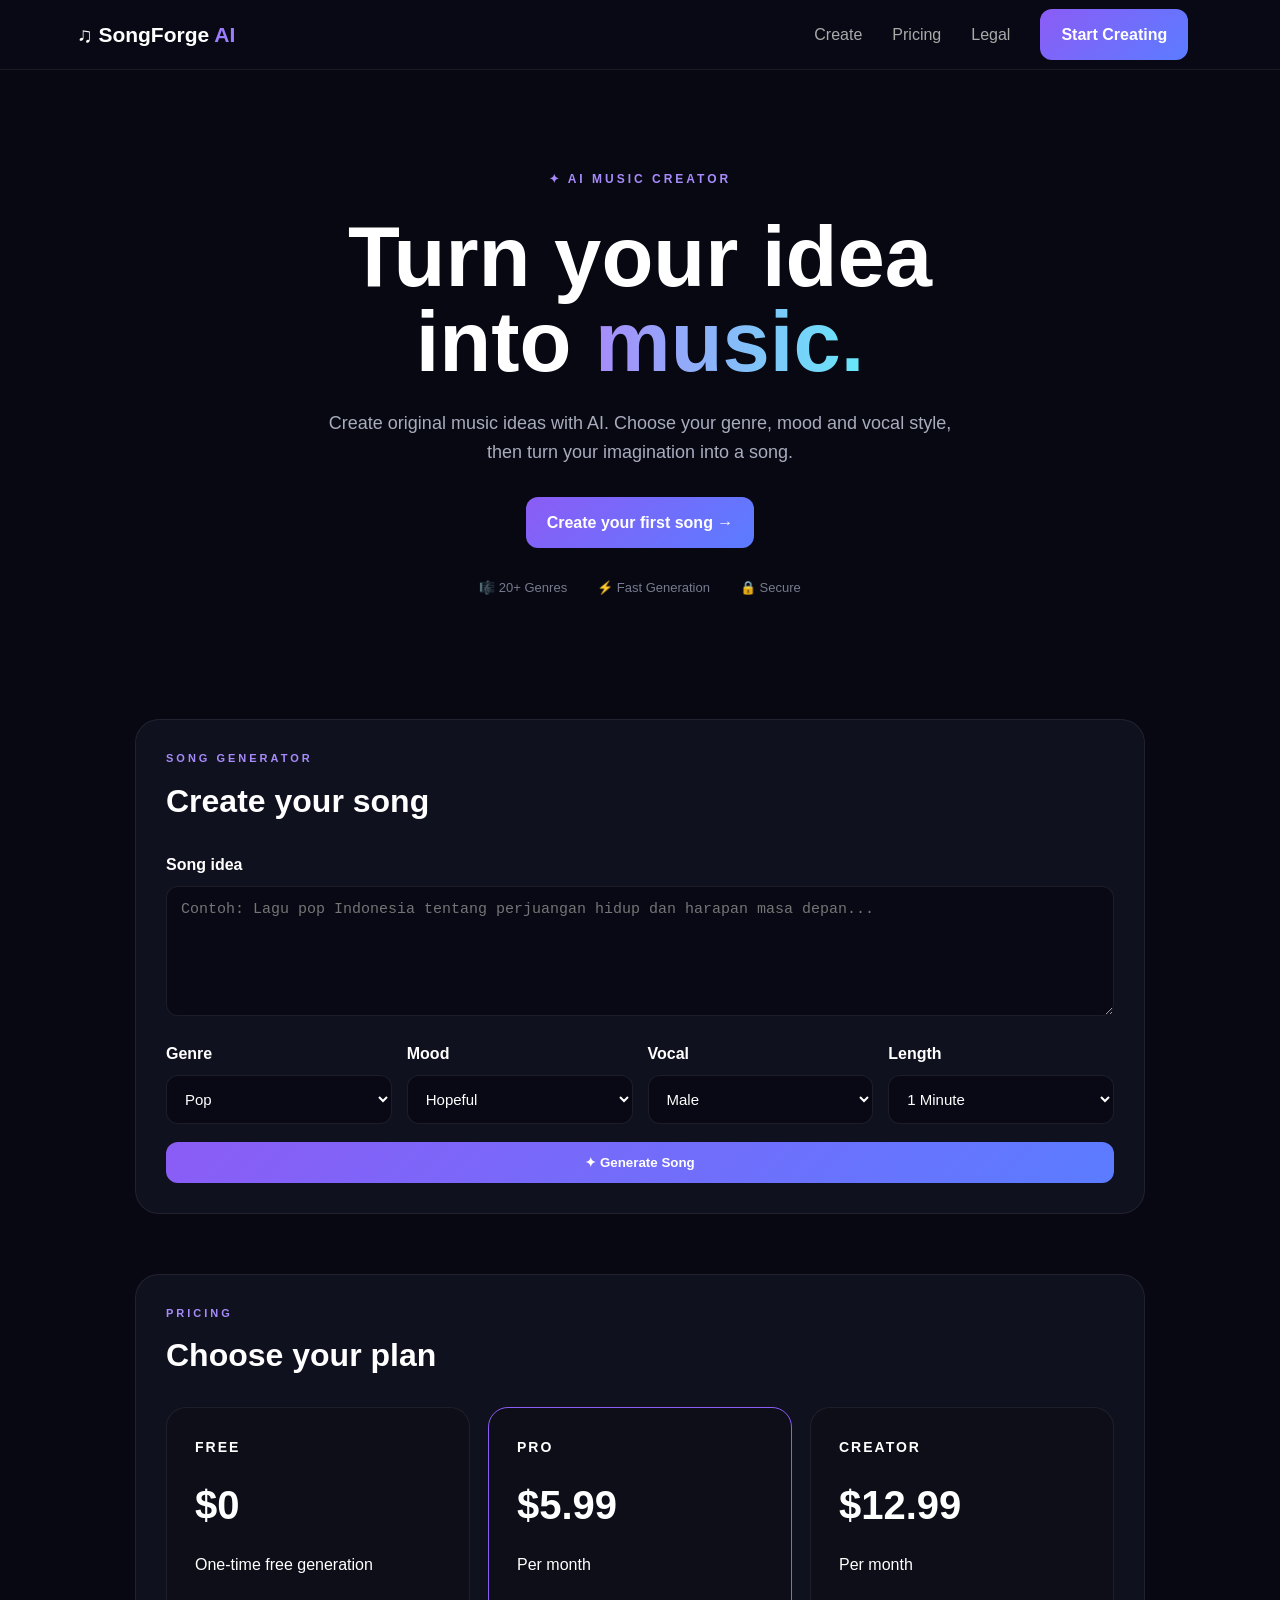
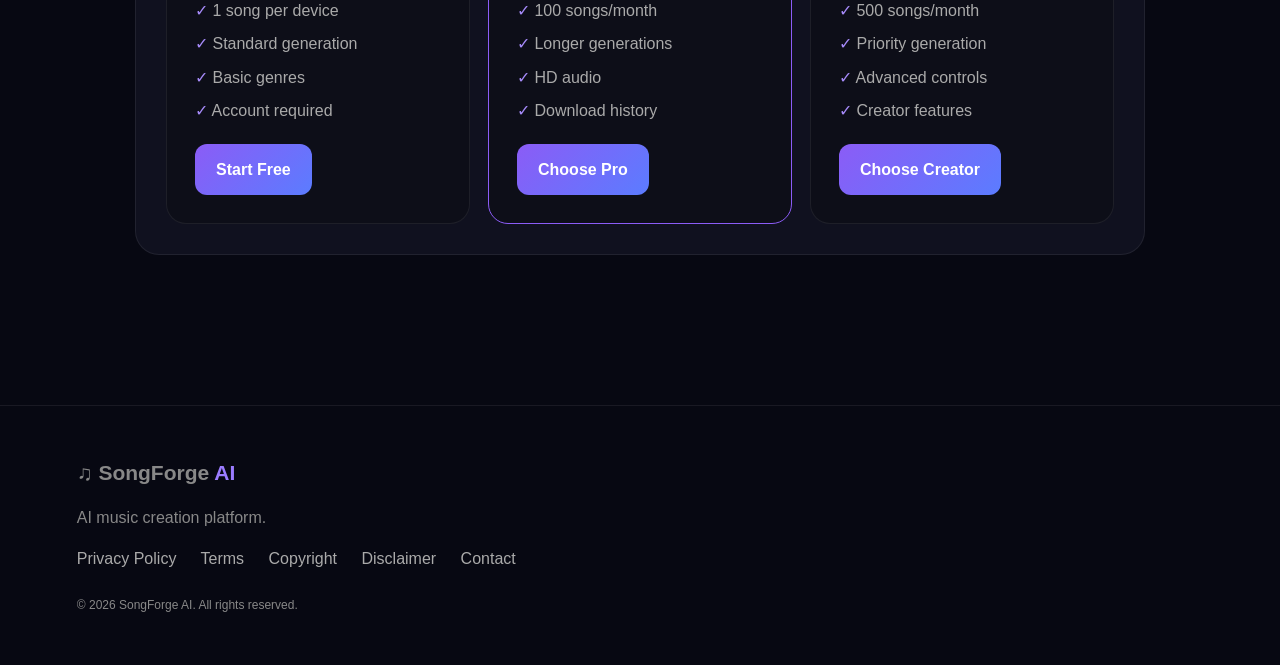
==== index.html @ 3f04fefe "Create SongForge AI website" ====
<!DOCTYPE html>
<html lang="id">
<head>
<meta charset="UTF-8">
<meta name="viewport" content="width=device-width, initial-scale=1.0">
<title>SongForge AI — AI Music Creator</title>
<meta name="description" content="SongForge AI - Create music with artificial intelligence.">
<style>
*{box-sizing:border-box;margin:0;padding:0}
body{
font-family:Arial,Helvetica,sans-serif;
background:#070812;
color:#fff;
line-height:1.6
}
nav{
height:70px;
display:flex;
align-items:center;
padding:0 6%;
border-bottom:1px solid #ffffff12;
background:#080914;
position:sticky;
top:0;
z-index:10
}
.logo{
font-size:21px;
font-weight:800;
margin-right:auto
}
.logo span{color:#9b7cff}
nav a{
color:#aaa;
text-decoration:none;
margin:0 15px
}
.btn{
display:inline-block;
padding:13px 21px;
border-radius:12px;
background:linear-gradient(135deg,#8b5cf6,#5b7cff);
color:white;
text-decoration:none;
font-weight:bold;
border:0;
cursor:pointer
}
.hero{
max-width:1050px;
margin:auto;
text-align:center;
padding:100px 20px
}
.badge{
color:#a78bfa;
font-size:12px;
font-weight:bold;
letter-spacing:3px
}
h1{
font-size:clamp(48px,8vw,85px);
line-height:1;
margin:25px 0
}
h1 span{
background:linear-gradient(90deg,#a78bfa,#67e8f9);
-webkit-background-clip:text;
color:transparent
}
.hero p{
max-width:650px;
margin:0 auto 30px;
color:#a8acbd;
font-size:18px
}
.stats{
display:flex;
justify-content:center;
gap:30px;
margin-top:30px;
color:#777b8d;
font-size:13px
}
.container{
max-width:1050px;
margin:auto;
padding:20px
}
.card{
background:#10111f;
border:1px solid #ffffff12;
border-radius:24px;
padding:30px;
margin-bottom:60px
}
.title{
color:#a78bfa;
font-size:11px;
font-weight:bold;
letter-spacing:3px
}
h2{
font-size:32px;
margin:8px 0 25px
}
textarea,select{
width:100%;
background:#080914;
border:1px solid #ffffff15;
border-radius:12px;
padding:14px;
color:white;
margin-top:8px;
font-size:15px
}
textarea{
height:130px;
resize:vertical
}
label{
display:block;
font-weight:bold;
margin-bottom:18px
}
.grid{
display:grid;
grid-template-columns:repeat(4,1fr);
gap:15px
}
.full{width:100%}
.result{
margin-top:25px;
padding:20px;
border-radius:18px;
background:#080914;
border:1px solid #ffffff12;
display:none
}
.pricing{
display:grid;
grid-template-columns:repeat(3,1fr);
gap:18px
}
.price{
background:#0d0e18;
border:1px solid #ffffff12;
padding:28px;
border-radius:20px
}
.price.featured{
border-color:#8b5cf6
}
.price h3{
font-size:14px;
letter-spacing:2px
}
.price strong{
display:block;
font-size:40px;
margin:15px 0
}
.price ul{
list-style:none;
color:#aaa;
margin:20px 0
}
.price li{
margin:8px 0
}
.price li:before{
content:"✓ ";
color:#a78bfa
}
footer{
border-top:1px solid #ffffff12;
padding:50px 6%;
margin-top:70px;
color:#888
}
footer a{
color:#aaa;
margin-right:20px;
text-decoration:none
}
@media(max-width:700px){
nav a{display:none}
.grid,.pricing{grid-template-columns:1fr}
.stats{flex-direction:column;gap:8px}
.hero{padding:70px 20px}
}
</style>
</head>

<body>

<nav>
<div class="logo">♫ SongForge <span>AI</span></div>
<a href="#create">Create</a>
<a href="#pricing">Pricing</a>
<a href="#legal">Legal</a>
<a class="btn" href="#create">Start Creating</a>
</nav>

<section class="hero">
<div class="badge">✦ AI MUSIC CREATOR</div>

<h1>Turn your idea<br>into <span>music.</span></h1>

<p>
Create original music ideas with AI. Choose your genre,
mood and vocal style, then turn your imagination into a song.
</p>

<a class="btn" href="#create">Create your first song →</a>

<div class="stats">
<span>🎼 20+ Genres</span>
<span>⚡ Fast Generation</span>
<span>🔒 Secure</span>
</div>
</section>

<div class="container">

<section id="create" class="card">

<div class="title">SONG GENERATOR</div>

<h2>Create your song</h2>

<form id="generator">

<label>
Song idea
<textarea id="prompt" placeholder="Contoh: Lagu pop Indonesia tentang perjuangan hidup dan harapan masa depan..." required></textarea>
</label>

<div class="grid">

<label>
Genre
<select id="genre">
<option>Pop</option>
<option>Rock</option>
<option>EDM</option>
<option>Hip-Hop</option>
<option>R&B</option>
<option>Jazz</option>
<option>Blues</option>
<option>Reggae</option>
<option>Gospel / Rohani</option>
<option>Classical</option>
<option>Lo-fi</option>
<option>Country</option>
<option>Dangdut</option>
<option>Cinematic</option>
</select>
</label>

<label>
Mood
<select id="mood">
<option>Hopeful</option>
<option>Happy</option>
<option>Sad</option>
<option>Epic</option>
<option>Peaceful</option>
<option>Romantic</option>
<option>Energetic</option>
<option>Dark</option>
</select>
</label>

<label>
Vocal
<select id="vocal">
<option>Male</option>
<option>Female</option>
<option>Instrumental</option>
<option>Duet</option>
</select>
</label>

<label>
Length
<select id="length">
<option>1 Minute</option>
<option>2 Minutes</option>
<option>3 Minutes</option>
<option>4 Minutes</option>
</select>
</label>

</div>

<button class="btn full" type="submit">
✦ Generate Song
</button>

</form>

<div id="result" class="result">
<h3>🎵 Song Request Created</h3>
<p id="resultText"></p>
<p style="color:#999;margin-top:10px">
AI audio engine akan kita sambungkan pada tahap backend berikutnya.
</p>
</div>

</section>

<section id="pricing" class="card">

<div class="title">PRICING</div>

<h2>Choose your plan</h2>

<div class="pricing">

<div class="price">
<h3>FREE</h3>
<strong>$0</strong>
<p>One-time free generation</p>
<ul>
<li>1 song per device</li>
<li>Standard generation</li>
<li>Basic genres</li>
<li>Account required</li>
</ul>
<a class="btn" href="#create">Start Free</a>
</div>

<div class="price featured">
<h3>PRO</h3>
<strong>$5.99</strong>
<p>Per month</p>
<ul>
<li>100 songs/month</li>
<li>Longer generations</li>
<li>HD audio</li>
<li>Download history</li>
</ul>
<a class="btn" href="#">Choose Pro</a>
</div>

<div class="price">
<h3>CREATOR</h3>
<strong>$12.99</strong>
<p>Per month</p>
<ul>
<li>500 songs/month</li>
<li>Priority generation</li>
<li>Advanced controls</li>
<li>Creator features</li>
</ul>
<a class="btn" href="#">Choose Creator</a>
</div>

</div>

</section>

</div>

<footer id="legal">

<div class="logo">♫ SongForge <span>AI</span></div>

<p style="margin:15px 0">
AI music creation platform.
</p>

<a href="legal/privacy.html">Privacy Policy</a>
<a href="legal/terms.html">Terms</a>
<a href="legal/copyright.html">Copyright</a>
<a href="legal/disclaimer.html">Disclaimer</a>
<a href="legal/contact.html">Contact</a>

<p style="margin-top:25px;font-size:12px">
© 2026 SongForge AI. All rights reserved.
</p>

</footer>

<script>
const form=document.getElementById("generator");

form.addEventListener("submit",function(e){

e.preventDefault();

const prompt=document.getElementById("prompt").value;
const genre=document.getElementById("genre").value;
const mood=document.getElementById("mood").value;
const vocal=document.getElementById("vocal").value;

const used=localStorage.getItem("songforge_free_used");

if(used==="1"){
alert("Free generation sudah digunakan pada perangkat ini. Silakan upgrade ke Pro atau Creator.");
return;
}

document.getElementById("resultText").innerText=
genre+" • "+mood+" • "+vocal+" • "+prompt;

document.getElementById("result").style.display="block";

localStorage.setItem("songforge_free_used","1");

});
</script>

</body>
</html>
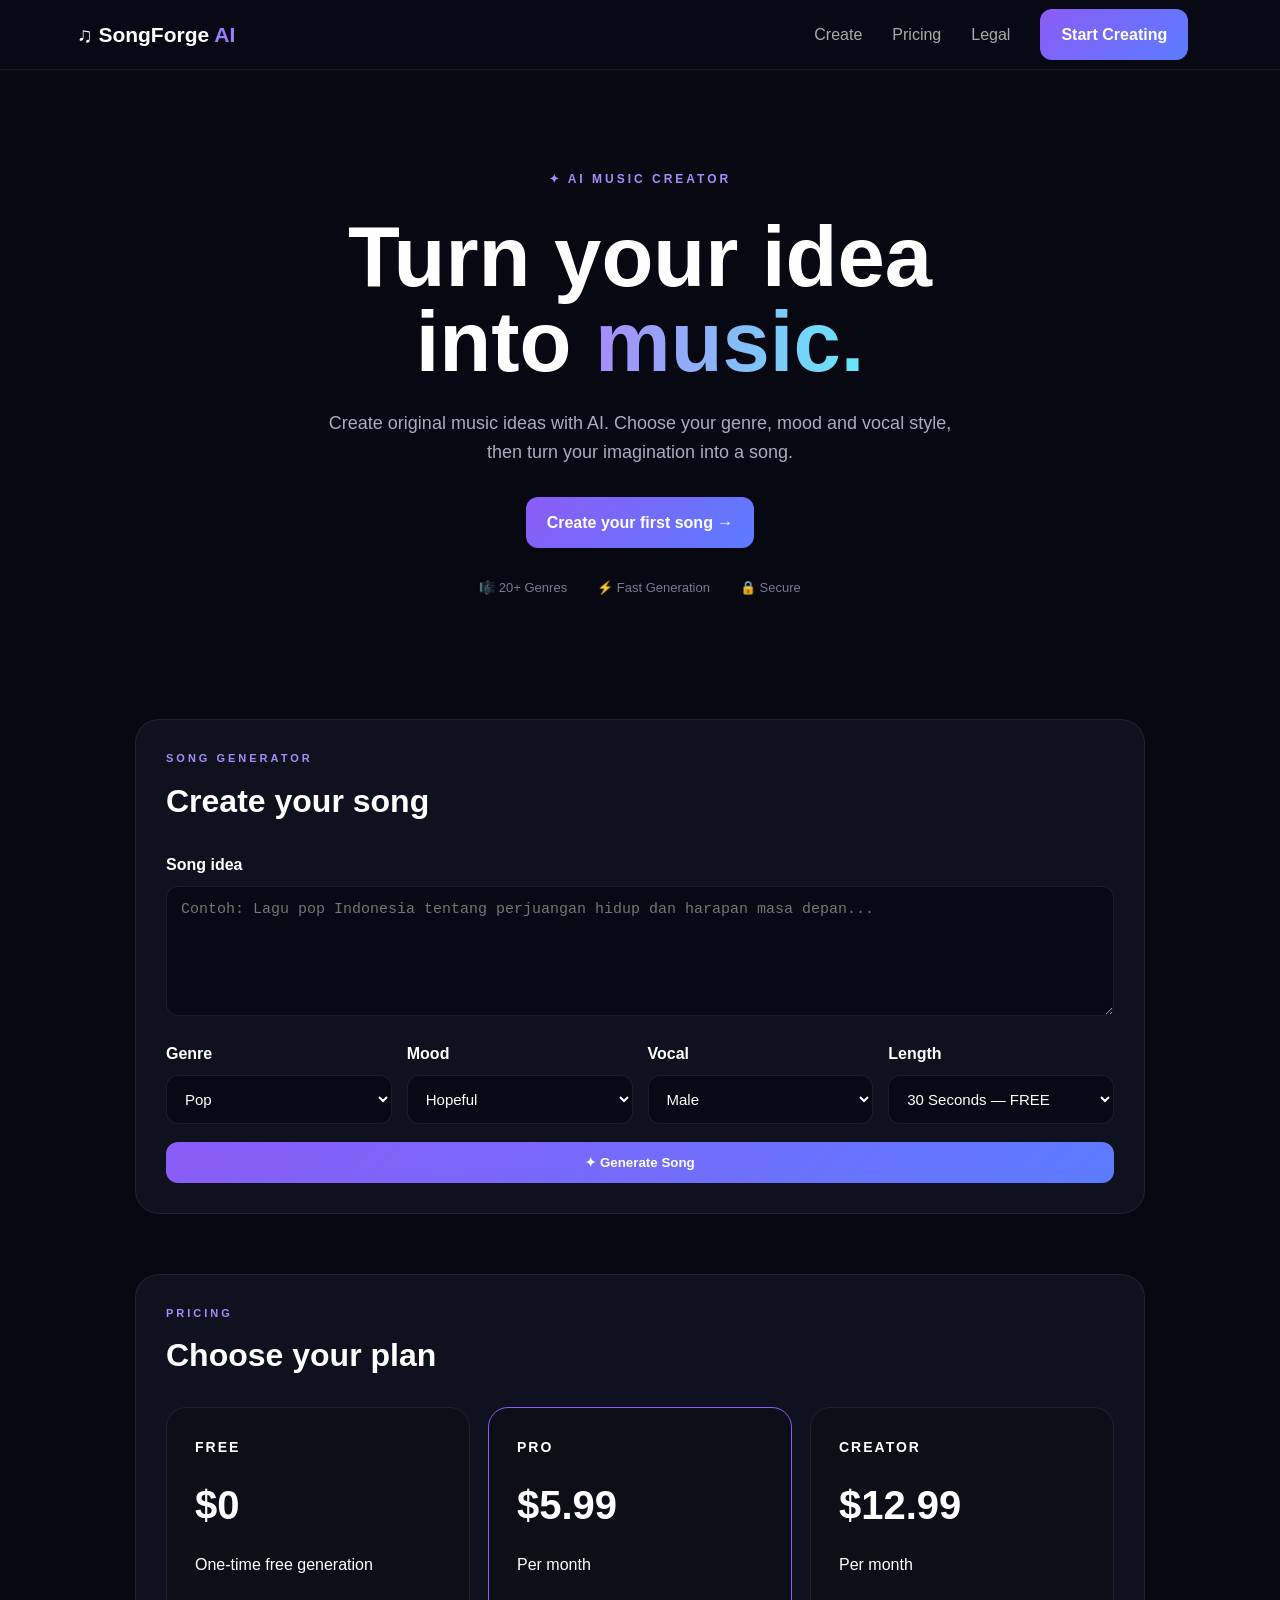
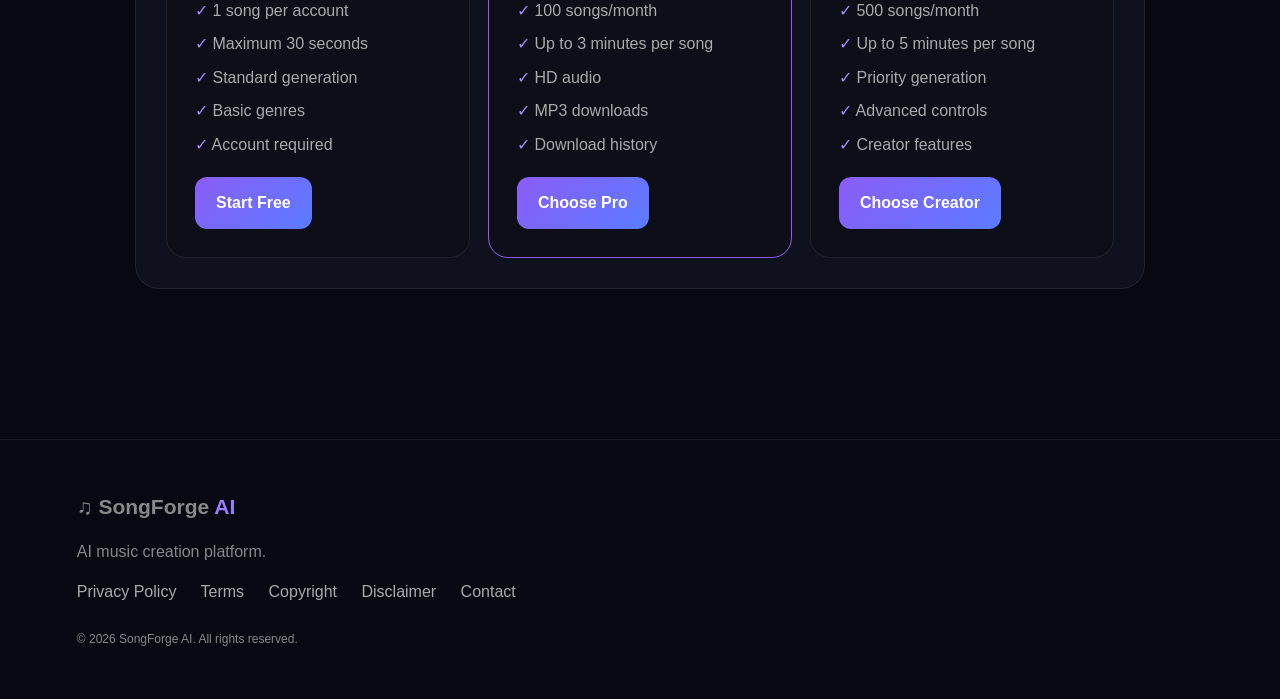
==== commit eb5483b3: "Update SongForge AI plans and limits" ====
--- a/index.html
+++ b/index.html
@@ -285,10 +285,12 @@
 <label>
 Length
 <select id="length">
-<option>1 Minute</option>
-<option>2 Minutes</option>
-<option>3 Minutes</option>
-<option>4 Minutes</option>
+<option>30 Seconds — FREE</option>
+<option>1 Minute — PRO</option>
+<option>2 Minutes — PRO</option>
+<option>3 Minutes — PRO</option>
+<option>4 Minutes — CREATOR</option>
+<option>5 Minutes — CREATOR</option>
 </select>
 </label>
 
@@ -323,7 +325,8 @@
 <strong>$0</strong>
 <p>One-time free generation</p>
 <ul>
-<li>1 song per device</li>
+<li>1 song per account</li>
+<li>Maximum 30 seconds</li>
 <li>Standard generation</li>
 <li>Basic genres</li>
 <li>Account required</li>
@@ -337,8 +340,9 @@
 <p>Per month</p>
 <ul>
 <li>100 songs/month</li>
-<li>Longer generations</li>
+<li>Up to 3 minutes per song</li>
 <li>HD audio</li>
+<li>MP3 downloads</li>
 <li>Download history</li>
 </ul>
 <a class="btn" href="#">Choose Pro</a>
@@ -350,6 +354,7 @@
 <p>Per month</p>
 <ul>
 <li>500 songs/month</li>
+<li>Up to 5 minutes per song</li>
 <li>Priority generation</li>
 <li>Advanced controls</li>
 <li>Creator features</li>
